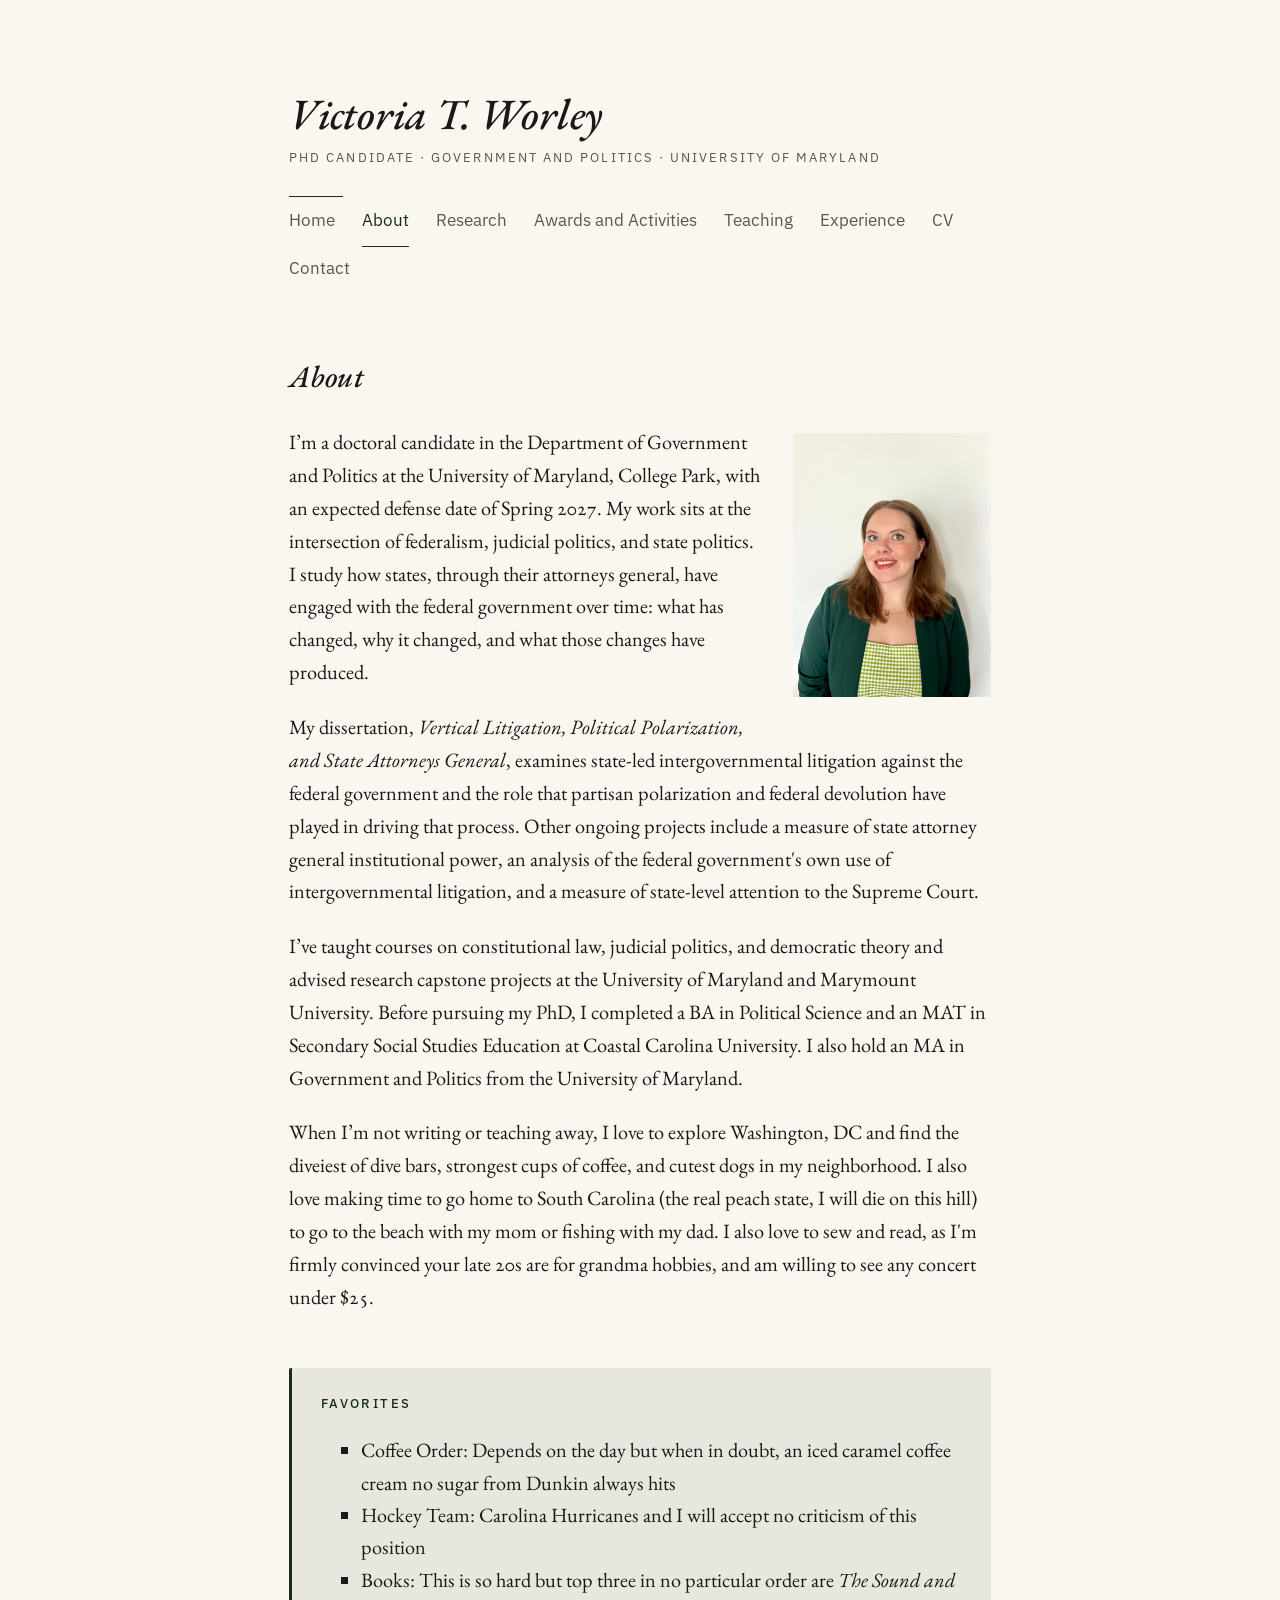
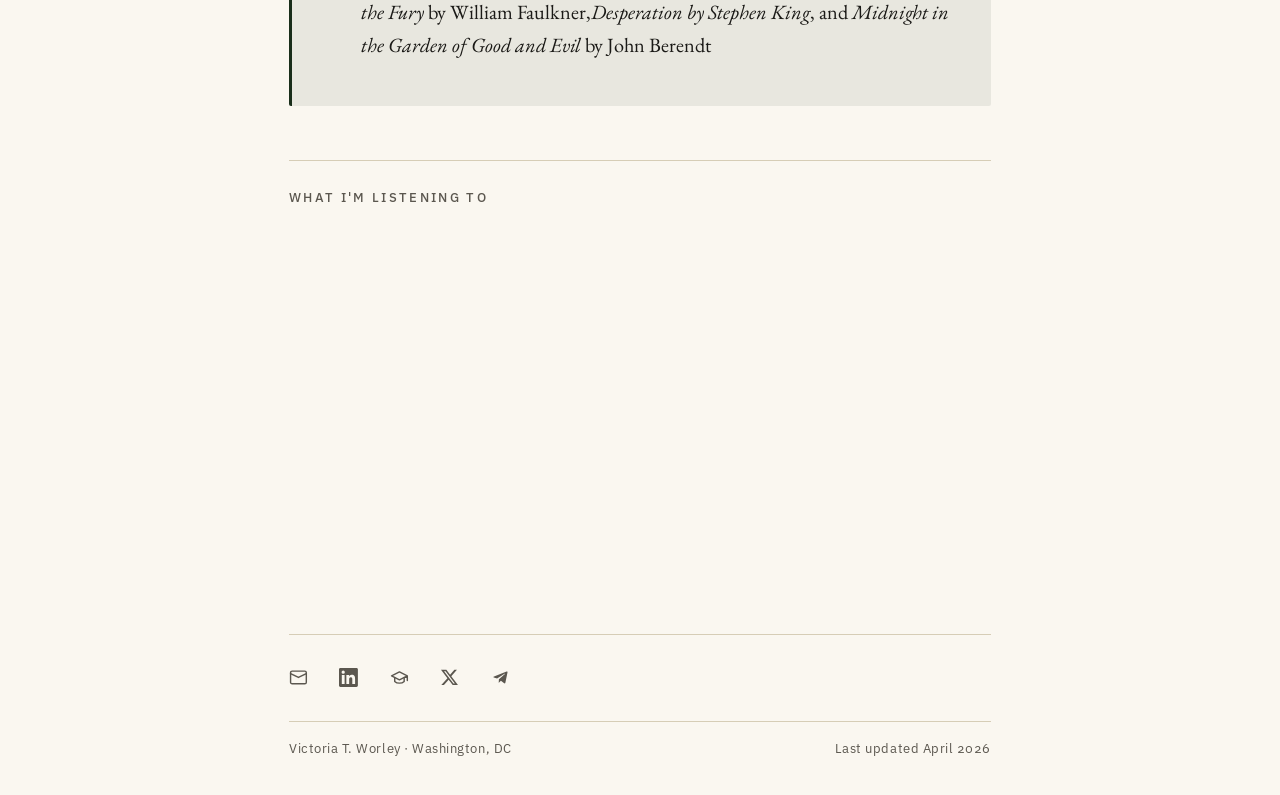
==== about.html @ ed4481cf "Revise favorites and add music section Updated favorites list and added a new section for Spotify pl" ====
<!doctype html>
<html lang="en">
<head>
  <meta charset="utf-8" />
  <meta name="viewport" content="width=device-width, initial-scale=1" />
  <title>About &middot; Victoria T. Worley</title>
  <meta name="description" content="About Victoria T. Worley — PhD candidate in Government and Politics at the University of Maryland." />
  <link rel="icon" type="image/svg+xml" href="assets/favicon.svg" />
  <link rel="preconnect" href="https://fonts.googleapis.com" />
  <link rel="preconnect" href="https://fonts.gstatic.com" crossorigin />
  <link rel="stylesheet" href="https://fonts.googleapis.com/css2?family=EB+Garamond:ital,wght@0,400;0,500;0,600;1,400;1,500&family=IBM+Plex+Sans:wght@400;500&display=swap" />
  <link rel="stylesheet" href="styles.css" />
</head>
<body>
  <div class="page">

    <header class="masthead">
      <p class="name"><a href="index.html">Victoria T. Worley</a></p>
      <p class="subtitle">PhD Candidate &middot; Government and Politics &middot; University of Maryland</p>
      <hr class="rule" aria-hidden="true" />
      <nav class="primary" aria-label="Primary">
        <ul>
          <li><a href="index.html">Home</a></li>
          <li class="has-menu">
            <a href="about.html" aria-current="page">About</a>
            <ul class="submenu">
              <li><a href="about.html#bio">Bio</a></li>
              <li><a href="about.html#elsewhere">Favorites</a></li>
			  <li><a href="about.html#elsewhere">Favorites</a></li>
            </ul>
          </li>
          <li class="has-menu">
            <a href="research.html">Research</a>
            <ul class="submenu">
              <li><a href="research.html#dissertation">Dissertation</a></li>
              <li><a href="research.html#papers">Working Papers</a></li>
              <li><a href="research.html#talks">Conference Presentations</a></li>
              <li><a href="research.html#invited">Invited Talks</a></li>
              <li><a href="research.html#interests">Research Interests</a></li>
            </ul>
          </li>
					 <li class="has-menu">
            <a href="research.html">Awards and Activities</a>
            <ul class="submenu">
              <li><a href="research.html#dissertation">Awards</a></li>
              <li><a href="research.html#papers">Professional Affiliations</a></li>
              <li><a href="research.html#talks">Institutional Service</a></li>
            </ul>
          </li>
          <li class="has-menu">
            <a href="teaching.html">Teaching</a>
            <ul class="submenu">
              <li><a href="teaching.html#instructor">Courses Taught</a></li>
              <li><a href="teaching.html#ta">Student Feedback</a></li>
              <li><a href="teaching.html#prof-dev">Professional Development</a></li>
            </ul>
          </li>
          <li class="has-menu">
            <a href="experience.html">Experience</a>
            <ul class="submenu">
              <li><a href="experience.html#academic">Academic Positions</a></li>
              <li><a href="experience.html#research-exp">Research Experience</a></li>
              <li><a href="experience.html#other">Other Professional Work</a></li>
            </ul>
          </li>
          <li class="has-menu menu-right">
            <a href="cv.html">CV</a>
            <ul class="submenu">
              <li><a href="cv.html#cv-education">Education</a></li>
              <li><a href="cv.html#cv-research">Research</a></li>
              <li><a href="cv.html#cv-teaching">Teaching</a></li>
              <li><a href="cv.html#cv-awards">Awards</a></li>
            </ul>
          </li>
          <li><a href="contact.html">Contact</a></li>
        </ul>
      </nav>
    </header>

    <main>
      <h1 class="page-title">About</h1>

      <section class="intro" id="bio">
        <img class="portrait" src="assets/portrait.jpeg" alt="Portrait of Victoria T. Worley" width="240" height="300" />
        <div class="bio">
          <p>
            I&rsquo;m a doctoral candidate in the Department of Government and Politics at 
			the University of Maryland, College Park, with an expected defense date of Spring
			2027. My work sits at the intersection of federalism, judicial politics, and state
			politics. I study how states, through their attorneys general, have engaged with 
			the federal government over time: what has changed, why it changed, and what those 
			changes have produced.
          </p>
          <p>
			My dissertation, <em>Vertical Litigation, Political Polarization, and State Attorneys
			General</em>, examines state-led intergovernmental litigation against the federal 
			government and the role that partisan polarization and federal devolution have played 
			in driving that process. Other ongoing projects include a measure of state attorney general
			institutional power, an analysis of the federal government's own use of intergovernmental
			litigation, and a measure of state-level attention to the Supreme Court.
          </p>
          <p>
			I&rsquo;ve taught courses on constitutional law, judicial politics, and democratic theory
			and advised research capstone projects at the University of Maryland and Marymount
			University. Before pursuing my PhD, I completed a BA in Political Science and an MAT 
			in Secondary Social Studies Education at Coastal Carolina University. I also hold an 
			MA in Government and Politics from the University of Maryland.
          </p>
          <p>
			When I&rsquo;m not writing or teaching away, I love to explore Washington, DC and find 
			the diveiest of dive bars, strongest cups of coffee, and cutest dogs in my neighborhood. 
			I also love making time to go home to South Carolina (the real peach state, I will die on 
			this hill) to go to the beach with my mom or fishing with my dad. I also love to sew and read,
			as I'm firmly convinced your late 20s are for grandma hobbies, and am willing to see any concert
			under $25.
		</p>
          <p>
        </div>
      </section>

      <section class="currently" aria-labelledby="currently-heading">
        <h2 id="currently-heading">Favorites</h2>
         <ul style="list-style-type:square">
  					<li>Coffee Order: Depends on the day but when in doubt, an iced caramel coffee cream no sugar from Dunkin always hits</li>
  					<li>Hockey Team: Carolina Hurricanes and I will accept no criticism of this position</li>
  					<li>Books: This is so hard but top three in no particular order are <i>The Sound and the Fury</i> by William Faulkner,<i>Desperation by Stephen King</i>, and <i>Midnight in the Garden of Good and Evil</i> by John Berendt</li>
				</ul>
      </section>
    </main>
	  
<section class="section" aria-labelledby="playlist">
 <h2 id="playlist">What I'm Listening To</h2>
<iframe data-testid="embed-iframe" style="border-radius:12px" s
	rc="https://open.spotify.com/embed/playlist/1auVRuyqOjHzT5R0VfglzH?utm_source=generator&theme=0" width="100%" height="352" frameBorder="0" allowfullscreen="" allow="autoplay; clipboard-write; encrypted-media; fullscreen; picture-in-picture" loading="lazy"></iframe>
    
<footer class="colophon">
      <ul class="social-icons" aria-label="Contact and Links">
        <li>
          <a href="mailto:vtworley@umd.edu">
            <svg viewBox="0 0 24 24" fill="none" stroke="currentColor" stroke-width="1.8" stroke-linecap="round" stroke-linejoin="round" aria-hidden="true">
              <rect x="2" y="4" width="20" height="16" rx="2"/>
              <path d="m22 7-10 5L2 7"/>
            </svg>
          </a>
        </li>
        <li>
          <a href="https://www.linkedin.com/in/vtworley/" rel="me">
            <svg viewBox="0 0 24 24" fill="currentColor" aria-hidden="true">
              <path d="M20.447 20.452h-3.554v-5.569c0-1.328-.027-3.037-1.852-3.037-1.853 0-2.136 1.445-2.136 2.939v5.667H9.351V9h3.414v1.561h.046c.477-.9 1.637-1.85 3.37-1.85 3.601 0 4.267 2.37 4.267 5.455v6.286zM5.337 7.433a2.062 2.062 0 0 1-2.063-2.065 2.063 2.063 0 1 1 2.063 2.065zm1.782 13.019H3.555V9h3.564v11.452zM22.225 0H1.771C.792 0 0 .774 0 1.729v20.542C0 23.227.792 24 1.771 24h20.451C23.2 24 24 23.227 24 22.271V1.729C24 .774 23.2 0 22.222 0h.003z"/>
            </svg>
          </a>
        </li>
        <li>
          <a href="https://gvpt.umd.edu/gradprofile/worley/victoria">
            <svg viewBox="0 0 24 24" fill="none" stroke="currentColor" stroke-width="1.8" stroke-linecap="round" stroke-linejoin="round" aria-hidden="true">
              <path d="M22 10v6M2 10l10-5 10 5-10 5z"/>
              <path d="M6 12v5c3 3 9 3 12 0v-5"/>
            </svg>
          </a>
        </li>
        <li>
          <a href="https://x.com/victoriatworley">
            <svg viewBox="0 0 24 24" fill="currentColor" aria-hidden="true">
              <path d="M18.244 2.25h3.308l-7.227 8.26 8.502 11.24H16.17l-5.214-6.817L4.99 21.75H1.68l7.73-8.835L1.254 2.25H8.08l4.713 6.231zm-1.161 17.52h1.833L7.084 4.126H5.117z"/>
            </svg>
          </a>
        </li>
        <li>
          <a href="https://t.me/victoriaworley">
            <svg viewBox="0 0 24 24" fill="currentColor" aria-hidden="true">
              <path d="M9.78 18.65l.28-4.23 7.68-6.92c.34-.31-.07-.46-.52-.19L7.74 13.3 3.64 12c-.88-.25-.89-.86.2-1.3l15.97-6.16c.73-.33 1.43.18 1.15 1.3l-2.72 12.81c-.19.91-.74 1.13-1.5.71L12.6 16.3l-1.99 1.93c-.23.23-.42.42-.83.42z"/>
            </svg>
          </a>
        </li>
      </ul>
      <div class="colophon-credit">
        <span>Victoria T. Worley &middot; Washington, DC</span>
        <span>Last updated April 2026</span>
      </div>
    </footer>


  </div>
</body>
</html>
---- styles.css ----
/* =============================================================
   Victoria T. Worley — personal site
   Plain HTML + CSS, no build step.
   ============================================================= */

/* Tokens ------------------------------------------------------- */
:root {
  --ink:         #1a1916;
  --ink-soft:    #5b574f;
  --paper:       #faf7f0;
  --paper-deep:  #f1ead8;
  --rule:        #d6cdb6;
  --accent:      #192e1a;
  --accent-soft: rgba(25, 46, 26, 0.08);

  --serif: "EB Garamond", "Iowan Old Style", Georgia, serif;
  --sans:  "IBM Plex Sans", -apple-system, BlinkMacSystemFont, "Segoe UI", sans-serif;

  --measure:      42rem;
  --measure-wide: 50rem;
}

/* Base --------------------------------------------------------- */
*, *::before, *::after { box-sizing: border-box; }

html {
  font-size: 18px;
  -webkit-text-size-adjust: 100%;
}

body {
  margin: 0;
  background: var(--paper);
  color: var(--ink);
  font-family: var(--serif);
  font-size: 1.125rem;
  line-height: 1.6;
  font-feature-settings: "onum", "kern", "liga";
  -webkit-font-smoothing: antialiased;
  -moz-osx-font-smoothing: grayscale;
}

::selection {
  background: var(--accent);
  color: var(--paper);
}

img, svg { display: block; max-width: 100%; height: auto; }

a { color: var(--accent); }

/* Layout ------------------------------------------------------- */
.page {
  max-width: var(--measure);
  margin: 0 auto;
  padding: 5rem 1.5rem 2rem;
}

@media (max-width: 600px) {
  html { font-size: 17px; }
  .page { padding: 3rem 1.25rem 2rem; }
}

/* Masthead ----------------------------------------------------- */
.masthead { margin-bottom: 3.5rem; }

.masthead .name {
  font-family: var(--serif);
  font-style: italic;
  font-weight: 500;
  font-size: 2.4rem;
  line-height: 1.1;
  letter-spacing: -0.005em;
  color: var(--ink);
  margin: 0;
}

.masthead .name a {
  color: inherit;
  text-decoration: none;
}

.masthead .subtitle {
  font-family: var(--sans);
  font-size: 0.72rem;
  letter-spacing: 0.16em;
  text-transform: uppercase;
  font-weight: 400;
  color: var(--ink-soft);
  margin: 0.6rem 0 0;
}

.masthead .rule {
  width: 3rem;
  height: 1px;
  background: var(--accent);
  border: 0;
  margin: 1.5rem 0 0.4rem;
}

/* Primary nav -------------------------------------------------- */
nav.primary {
  font-family: var(--sans);
  font-size: 0.92rem;
}

nav.primary ul {
  list-style: none;
  padding: 0;
  margin: 0;
  display: flex;
  flex-wrap: wrap;
  gap: 0.3rem 1.5rem;
}

nav.primary a {
  display: inline-block;
  color: var(--ink-soft);
  text-decoration: none;
  padding: 0.4rem 0 0.8rem;
  line-height: 1.2;
  border-bottom: 1px solid transparent;
  transition: color 140ms ease, border-color 140ms ease;
}

nav.primary a:hover { color: var(--accent); }

nav.primary a[aria-current="page"] {
  color: var(--accent);
  border-bottom-color: var(--accent);
}

/* Dropdown menus on nav items -------------------------------- */
nav.primary li.has-menu { position: relative; }

/* invisible bridge so the cursor can travel into the submenu */
nav.primary li.has-menu::after {
  content: "";
  position: absolute;
  top: 100%;
  left: 0;
  right: 0;
  height: 0.5rem;
}

nav.primary .submenu {
  display: none;
  position: absolute;
  top: calc(100% + 0.5rem);
  left: 0;
  margin: 0;
  padding: 0.4rem 0;
  list-style: none;
  background: var(--paper);
  border: 1px solid var(--rule);
  border-radius: 2px;
  box-shadow: 0 0.7rem 1.6rem -0.4rem rgba(25, 46, 26, 0.18);
  min-width: 14rem;
  z-index: 100;
}

nav.primary li.has-menu:hover .submenu,
nav.primary li.has-menu:focus-within .submenu {
  display: block;
}

nav.primary .submenu > li {
  display: block;
  margin: 0;
}

nav.primary .submenu a {
  display: block;
  padding: 0.5rem 1rem;
  border-bottom: 0;
  border-radius: 0;
  font-size: 0.84rem;
  letter-spacing: 0.01em;
  color: var(--ink);
  white-space: nowrap;
  line-height: 1.3;
}

nav.primary .submenu a:hover {
  background: var(--accent-soft);
  color: var(--accent);
}

/* keep the right-edge submenu (CV) from clipping off-screen */
nav.primary li.has-menu.menu-right .submenu {
  left: auto;
  right: 0;
}

/* Hide dropdowns on small screens — parent link still works */
@media (max-width: 700px) {
  nav.primary .submenu { display: none !important; }
  nav.primary li.has-menu::after { display: none; }
}

/* Intro / homepage hero --------------------------------------- */
.intro { margin-bottom: 1rem; }

.portrait {
  float: right;
  width: 11rem;
  margin: 0.4rem 0 1rem 1.75rem;
}

@media (max-width: 540px) {
  .portrait {
    float: none;
    width: 9rem;
    margin: 0 0 1.5rem;
  }
}

.bio p {
  margin: 0 0 1.05em;
  font-size: 1.13rem;
  line-height: 1.62;
}

.bio p:last-child { margin-bottom: 0; }

.bio em { font-style: italic; }

.bio a,
.elsewhere a,
.colophon-credit a {
  color: var(--ink);
  text-decoration: underline;
  text-decoration-color: var(--rule);
  text-decoration-thickness: 1px;
  text-underline-offset: 3px;
  transition: color 140ms ease, text-decoration-color 140ms ease;
}

.bio a:hover,
.elsewhere a:hover,
.colophon-credit a:hover {
  color: var(--accent);
  text-decoration-color: var(--accent);
}

/* Highlight inline placeholders the author should replace */
.ph {
  background: var(--accent-soft);
  color: var(--ink);
  padding: 0.05em 0.25em;
  border-radius: 1px;
  font-style: italic;
}

/* Generic page sections --------------------------------------- */
.section {
  margin-top: 3rem;
  padding-top: 1.5rem;
  border-top: 1px solid var(--rule);
}

.section > h2 {
  font-family: var(--sans);
  font-size: 0.72rem;
  letter-spacing: 0.18em;
  text-transform: uppercase;
  font-weight: 500;
  color: var(--ink-soft);
  margin: 0 0 1rem;
}

.elsewhere ul {
  list-style: none;
  padding: 0;
  margin: 0;
  display: flex;
  flex-wrap: wrap;
  gap: 0.5rem 1.6rem;
}

.elsewhere a { font-size: 1.02rem; }

/* Page title (inner pages) ------------------------------------ */
.page-title {
  font-family: var(--serif);
  font-style: italic;
  font-weight: 500;
  font-size: 1.7rem;
  line-height: 1.2;
  margin: 0 0 1.75rem;
  color: var(--ink);
}

.page-lede {
  font-style: italic;
  color: var(--ink-soft);
  font-size: 1.05rem;
  max-width: 32rem;
  margin: 0 0 2rem;
}

/* Colophon ----------------------------------------------------- */
.colophon {
  margin-top: 2.5rem;
  padding-top: 1.5rem;
  border-top: 1px solid var(--rule);
}

.social-icons {
  list-style: none;
  margin: 0 0 1.4rem;
  padding: 0;
  display: flex;
  flex-wrap: wrap;
  gap: 0.4rem 1.75rem;
}

.social-icons a {
  display: inline-flex;
  align-items: center;
  gap: 0.5rem;
  color: var(--ink-soft);
  text-decoration: none;
  font-family: var(--sans);
  font-size: 0.86rem;
  letter-spacing: 0.02em;
  padding: 0.35rem 0;
  transition: color 160ms ease;
}

.social-icons a:hover {
  color: var(--accent);
}

.social-icons svg {
  width: 1.05rem;
  height: 1.05rem;
  flex-shrink: 0;
  display: block;
}

.colophon-credit {
  font-family: var(--sans);
  font-size: 0.74rem;
  letter-spacing: 0.04em;
  color: var(--ink-soft);
  display: flex;
  justify-content: space-between;
  flex-wrap: wrap;
  gap: 0.4rem 2rem;
  padding-top: 0.85rem;
  border-top: 1px solid var(--rule);
}

/* Focus -------------------------------------------------------- */
:focus-visible {
  outline: 2px solid var(--accent);
  outline-offset: 3px;
  border-radius: 1px;
}

/* Inner-page section bodies ----------------------------------- */
.section p {
  margin: 0 0 0.7em;
  font-size: 1.06rem;
  line-height: 1.55;
}

.section ul.plain {
  list-style: none;
  padding: 0;
  margin: 0 0 0.5rem;
}

.section ul.plain > li {
  margin: 0 0 0.55rem;
  font-size: 1.03rem;
  line-height: 1.5;
  padding-left: 1rem;
  text-indent: -1rem;
}

.section ul.plain > li::before {
  content: "—";
  color: var(--accent);
  margin-right: 0.55rem;
  font-style: normal;
}

.section .meta {
  display: block;
  font-family: var(--sans);
  font-size: 0.78rem;
  letter-spacing: 0.04em;
  color: var(--ink-soft);
  margin-top: 0.15rem;
}

/* CV layout ---------------------------------------------------- */
.cv-section { margin-top: 2.5rem; }
.cv-section:first-of-type { margin-top: 1rem; }

.cv-section > h2 {
  font-family: var(--sans);
  font-size: 0.74rem;
  letter-spacing: 0.18em;
  text-transform: uppercase;
  font-weight: 500;
  color: var(--ink-soft);
  margin: 0 0 1rem;
  padding-bottom: 0.5rem;
  border-bottom: 1px solid var(--rule);
}

.cv-block + .cv-block { margin-top: 1.4rem; }

.cv-institution {
  display: flex;
  justify-content: space-between;
  align-items: baseline;
  flex-wrap: wrap;
  gap: 0.25rem 1rem;
  margin: 0 0 0.5rem;
  font-size: 1.08rem;
  font-weight: 500;
}

.cv-institution-place {
  font-style: italic;
  font-weight: 400;
  font-size: 0.95rem;
  color: var(--ink-soft);
}

.cv-list {
  list-style: none;
  padding: 0;
  margin: 0;
}

.cv-list > li {
  display: flex;
  justify-content: space-between;
  align-items: baseline;
  gap: 0.5rem 1.5rem;
  padding: 0.4rem 0;
  flex-wrap: wrap;
}

.cv-content { flex: 1 1 60%; min-width: 0; }
.cv-content > * { margin: 0; }
.cv-content > * + * { margin-top: 0.2rem; }

.cv-title {
  font-size: 1.05rem;
  font-style: italic;
}

.cv-detail {
  font-size: 0.93rem;
  color: var(--ink-soft);
  line-height: 1.5;
  font-style: normal;
}

.cv-detail em { font-style: italic; }

.cv-when {
  font-family: var(--sans);
  font-size: 0.78rem;
  letter-spacing: 0.04em;
  color: var(--ink-soft);
  white-space: nowrap;
  flex-shrink: 0;
  text-align: right;
}

/* Wide page (home, experience) -------------------------------- */
.page--wide { max-width: var(--measure-wide); }

/* Buttons ----------------------------------------------------- */
.btn {
  display: inline-block;
  font-family: var(--sans);
  font-size: 0.85rem;
  font-weight: 500;
  letter-spacing: 0.04em;
  padding: 0.7rem 1.3rem;
  text-decoration: none;
  border-radius: 1px;
  border: 1px solid transparent;
  transition: background 160ms ease, color 160ms ease, transform 160ms ease, box-shadow 160ms ease;
  cursor: pointer;
}

.btn-primary {
  background: var(--accent);
  color: var(--paper);
}

.btn-primary:hover {
  background: #2d4a30;
  transform: translateY(-1px);
  box-shadow: 0 0.5rem 1rem -0.4rem rgba(25, 46, 26, 0.35);
}

.btn-secondary {
  background: transparent;
  color: var(--accent);
  border-color: var(--accent);
}

.btn-secondary:hover {
  background: var(--accent-soft);
  transform: translateY(-1px);
}

/* Tag pills --------------------------------------------------- */
.tags {
  display: flex;
  flex-wrap: wrap;
  gap: 0.5rem 0.55rem;
  margin: 0;
  padding: 0;
  list-style: none;
}

.tags > li {
  font-family: var(--sans);
  font-size: 0.78rem;
  letter-spacing: 0.02em;
  background: var(--accent-soft);
  color: var(--accent);
  padding: 0.32rem 0.78rem;
  border-radius: 999px;
  white-space: nowrap;
}

/* Hero block (homepage) --------------------------------------- */
.hero {
  display: grid;
  grid-template-columns: 1fr 14rem;
  gap: 3.5rem;
  align-items: center;
  margin: 0 0 3rem;
}

@media (max-width: 640px) {
  .hero {
    grid-template-columns: 1fr;
    gap: 2rem;
    text-align: left;
  }
}

.hero-portrait {
  width: 14rem;
  aspect-ratio: 4 / 5;
  overflow: hidden;
  border-radius: 2px;
  box-shadow: 0 1.5rem 3rem -1rem rgba(25, 46, 26, 0.18);
  background: var(--paper-deep);
}

@media (max-width: 640px) {
  .hero-portrait {
    width: 11rem;
    margin: 0;
  }
}

.hero-portrait img,
.hero-portrait svg {
  width: 100%;
  height: 100%;
  object-fit: cover;
  display: block;
}

.hero-statement {
  font-family: var(--serif);
  font-style: italic;
  font-size: 1.5rem;
  line-height: 1.35;
  color: var(--ink);
  margin: 0 0 1.5rem;
  font-weight: 400;
}

.hero-cta {
  display: flex;
  gap: 0.7rem;
  margin-top: 1.75rem;
  flex-wrap: wrap;
}

/* Currently / status block ----------------------------------- */
.currently {
  background: var(--accent-soft);
  padding: 1.4rem 1.6rem;
  border-radius: 2px;
  border-left: 3px solid var(--accent);
  margin: 3rem 0 0;
}

.currently h2 {
  font-family: var(--sans);
  font-size: 0.74rem;
  letter-spacing: 0.18em;
  text-transform: uppercase;
  font-weight: 500;
  color: var(--accent);
  margin: 0 0 0.6rem;
}

.currently p {
  margin: 0;
  font-size: 1.04rem;
  line-height: 1.55;
  color: var(--ink);
}

.currently a {
  color: var(--accent);
  text-decoration: underline;
  text-decoration-color: rgba(25, 46, 26, 0.3);
  text-underline-offset: 3px;
}

.currently a:hover { text-decoration-color: var(--accent); }

/* Teaching Cards (Teaching) -------------------------------- */
.card-t-list {
  list-style: none;
  margin: 0;
  padding: 0;
  display: flex;
  flex-direction: column;
  gap: 0.7rem;
}

.card-t {
  background: rgba(25, 46, 26, 0.08);
  border-left: 3px solid var(--accent);
  border-radius: 1px;
  padding: 1rem 1.25rem;
  transition: transform 200ms ease, box-shadow 200ms ease;
}

.card-t-columns {
  display: grid;
  grid-template-columns: minmax(0, 1fr) minmax(0, 1fr);
  gap: 1.5rem;
  align-items: start;
}

@media (max-width: 640px) {
  .card-t-columns { grid-template-columns: 1fr; }
}

.card-t:hover {
  transform: translateY(-1px);
  box-shadow: 0 0.6rem 1.5rem -0.5rem rgba(25, 46, 26, 0.12);
}

.card-t-title {
  font-family: var(--serif);
  font-weight: 500;
  font-size: 1.06rem;
  line-height: 1.4;
  margin: 0;
  color: var(--ink);
}

.card-t-meta {
  display: block;
  font-family: var(--sans);
  font-size: 0.78rem;
  letter-spacing: 0.04em;
  color: var(--ink-soft);
  margin-top: 0.4rem;
}


/* Cards (publications, talks) -------------------------------- */
.card-list {
  list-style: none;
  margin: 0;
  padding: 0;
  display: flex;
  flex-direction: column;
  gap: 0.7rem;
}

.card {
  background: rgba(255, 255, 255, 0.5);
  border-left: 3px solid var(--accent);
  border-radius: 1px;
  padding: 1rem 1.25rem;
  transition: transform 200ms ease, box-shadow 200ms ease;
}

.card:hover {
  transform: translateY(-1px);
  box-shadow: 0 0.6rem 1.5rem -0.5rem rgba(25, 46, 26, 0.12);
}

.card-title {
  font-family: var(--serif);
  font-style: italic;
  font-weight: 500;
  font-size: 1.06rem;
  line-height: 1.4;
  margin: 0;
  color: var(--ink);
}

.card-meta {
  display: block;
  font-family: var(--sans);
  font-size: 0.78rem;
  letter-spacing: 0.04em;
  color: var(--ink-soft);
  margin-top: 0.4rem;
}

/* Timeline (experience page) --------------------------------- */
.timeline {
  list-style: none;
  margin: 0;
  padding: 0;
}

.timeline > li {
  display: grid;
  grid-template-columns: 9rem 1fr;
  gap: 2rem;
  padding: 1.4rem 0;
  border-top: 1px solid var(--rule);
  align-items: baseline;
}

.timeline > li:first-child { border-top: 0; padding-top: 0; }

.timeline-when {
  font-family: var(--sans);
  font-size: 0.8rem;
  letter-spacing: 0.04em;
  color: var(--ink-soft);
  white-space: nowrap;
}

.timeline-content > * { margin: 0; }
.timeline-content > * + * { margin-top: 0.4rem; }

.timeline-role {
  font-family: var(--serif);
  font-style: italic;
  font-size: 1.12rem;
  font-weight: 500;
  color: var(--ink);
}

.timeline-org {
  font-family: var(--sans);
  font-size: 0.92rem;
  color: var(--ink-soft);
}

.timeline-detail {
  font-size: 1rem;
  line-height: 1.55;
  color: var(--ink);
}

@media (max-width: 640px) {
  .timeline > li {
    grid-template-columns: 1fr;
    gap: 0.4rem;
  }
}

/* Contact rows ------------------------------------------------ */
.contact-row {
  display: grid;
  grid-template-columns: 8rem 1fr;
  gap: 1.5rem;
  padding: 1.1rem 0;
  border-top: 1px solid var(--rule);
  align-items: start;
}

.contact-row:first-of-type { border-top: 0; padding-top: 0.5rem; }

.contact-label {
  font-family: var(--sans);
  font-size: 0.74rem;
  letter-spacing: 0.16em;
  text-transform: uppercase;
  font-weight: 500;
  color: var(--ink-soft);
  padding-top: 0.2rem;
}

.contact-value {
  font-size: 1.06rem;
  line-height: 1.55;
}

.contact-value .meta {
  display: block;
  font-family: var(--sans);
  font-size: 0.85rem;
  color: var(--ink-soft);
  margin-top: 0.35rem;
  letter-spacing: 0;
  text-transform: none;
  font-weight: 400;
}

@media (max-width: 640px) {
  .contact-row {
    grid-template-columns: 1fr;
    gap: 0.4rem;
  }
}

/* Print -------------------------------------------------------- */
@media print {
  body { background: white; color: black; }
  .colophon, nav.primary, .masthead .rule, .hero-cta, .currently { display: none; }
  a { color: black; }
  .page { padding: 0; max-width: none; }
  .cv-section > h2 { border-bottom-color: black; }
  .section ul.plain > li::before { color: black; }
  .card { border-left-color: black; box-shadow: none; }
}
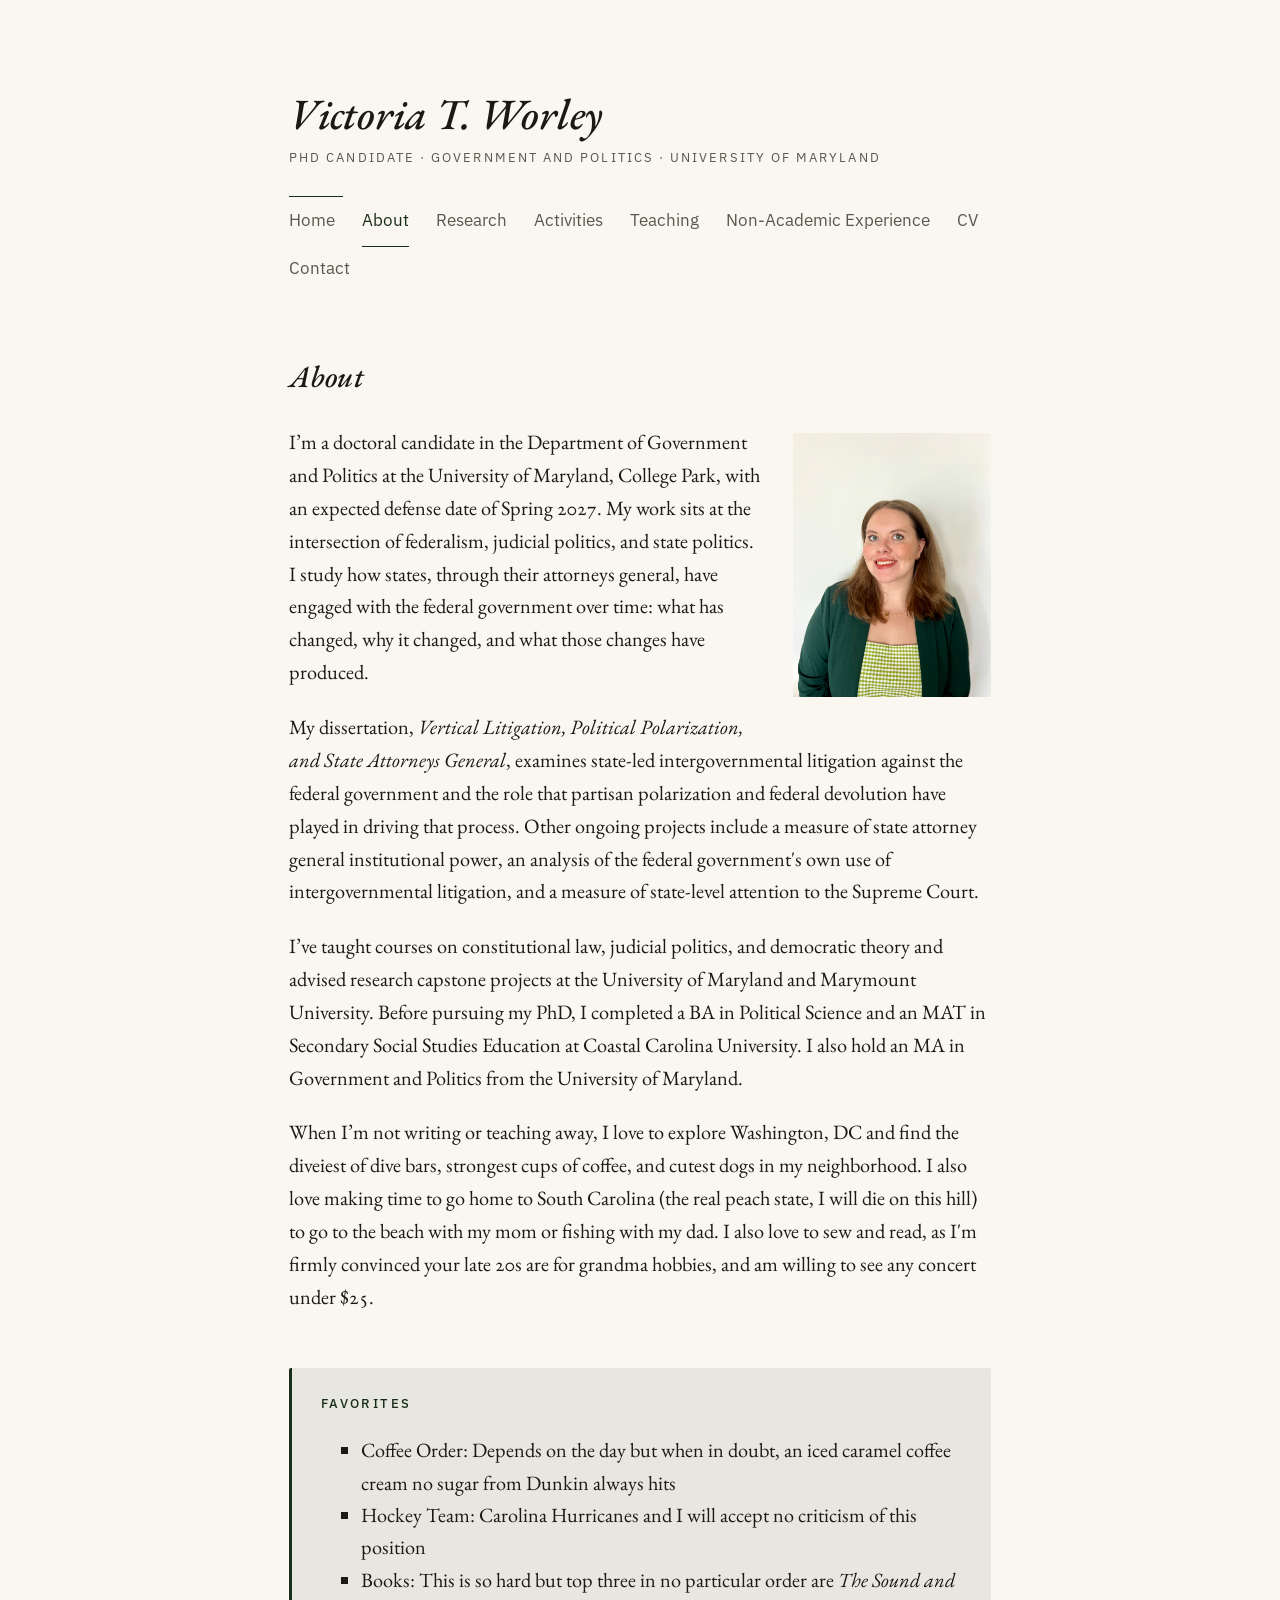
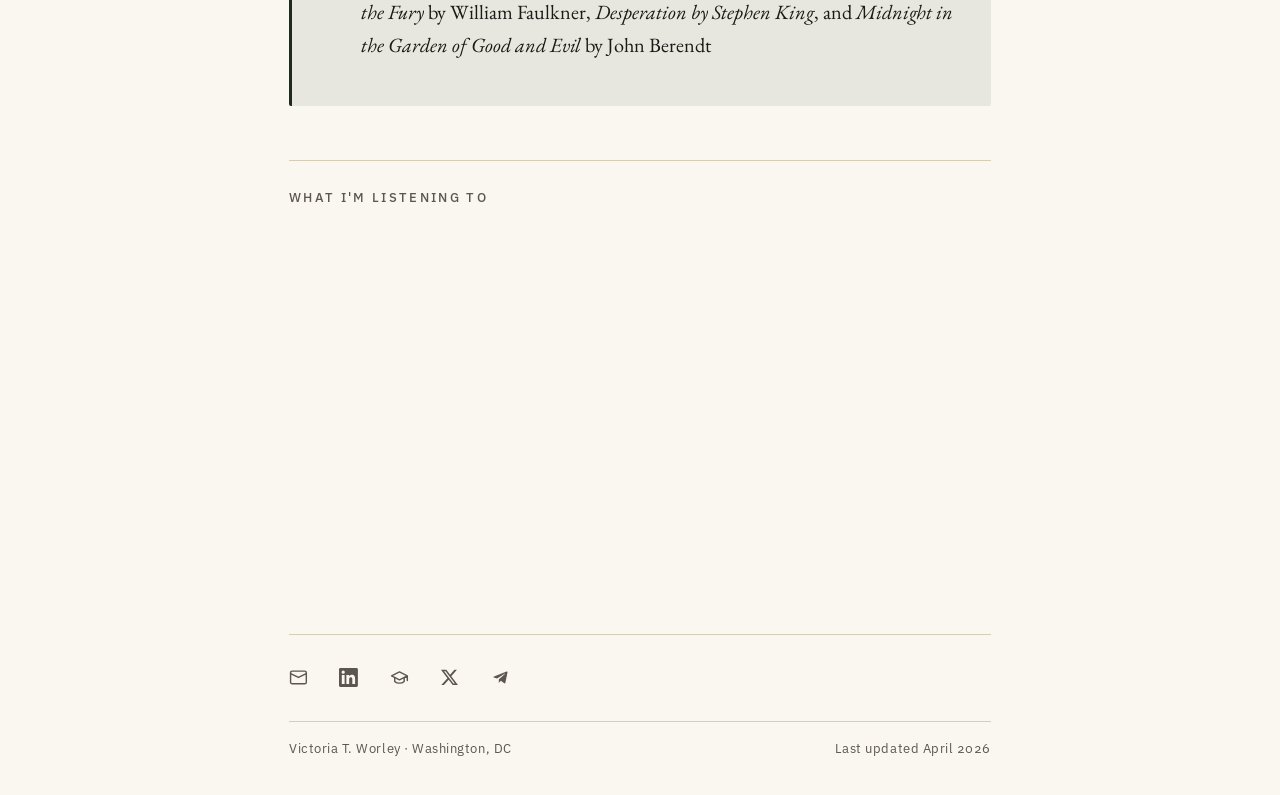
==== commit dedfd515: "Update links and text in about.html" ====
--- a/about.html
+++ b/about.html
@@ -26,7 +26,7 @@
             <ul class="submenu">
               <li><a href="about.html#bio">Bio</a></li>
               <li><a href="about.html#elsewhere">Favorites</a></li>
-			  <li><a href="about.html#elsewhere">Favorites</a></li>
+			  <li><a href="about.html#elsewhere">What I'm Listening To</a></li>
             </ul>
           </li>
           <li class="has-menu">
@@ -40,7 +40,7 @@
             </ul>
           </li>
 					 <li class="has-menu">
-            <a href="research.html">Awards and Activities</a>
+            <a href="research.html">Activities</a>
             <ul class="submenu">
               <li><a href="research.html#dissertation">Awards</a></li>
               <li><a href="research.html#papers">Professional Affiliations</a></li>
@@ -56,12 +56,7 @@
             </ul>
           </li>
           <li class="has-menu">
-            <a href="experience.html">Experience</a>
-            <ul class="submenu">
-              <li><a href="experience.html#academic">Academic Positions</a></li>
-              <li><a href="experience.html#research-exp">Research Experience</a></li>
-              <li><a href="experience.html#other">Other Professional Work</a></li>
-            </ul>
+            <a href="experience.html">Non-Academic Experience</a>
           </li>
           <li class="has-menu menu-right">
             <a href="cv.html">CV</a>
@@ -123,16 +118,16 @@
          <ul style="list-style-type:square">
   					<li>Coffee Order: Depends on the day but when in doubt, an iced caramel coffee cream no sugar from Dunkin always hits</li>
   					<li>Hockey Team: Carolina Hurricanes and I will accept no criticism of this position</li>
-  					<li>Books: This is so hard but top three in no particular order are <i>The Sound and the Fury</i> by William Faulkner,<i>Desperation by Stephen King</i>, and <i>Midnight in the Garden of Good and Evil</i> by John Berendt</li>
+  					<li>Books: This is so hard but top three in no particular order are <i>The Sound and the Fury</i> by William Faulkner, <i>Desperation by Stephen King</i>, and <i>Midnight in the Garden of Good and Evil</i> by John Berendt</li>
 				</ul>
       </section>
-    </main>
+  
 	  
-<section class="section" aria-labelledby="playlist">
- <h2 id="playlist">What I'm Listening To</h2>
-<iframe data-testid="embed-iframe" style="border-radius:12px" s
-	rc="https://open.spotify.com/embed/playlist/1auVRuyqOjHzT5R0VfglzH?utm_source=generator&theme=0" width="100%" height="352" frameBorder="0" allowfullscreen="" allow="autoplay; clipboard-write; encrypted-media; fullscreen; picture-in-picture" loading="lazy"></iframe>
-    
+	<section class="section" aria-labelledby="playlist">
+ 		<h2 id="playlist">What I'm Listening To</h2>
+		<iframe data-testid="embed-iframe" style="border-radius:12px" src="https://open.spotify.com/embed/playlist/1auVRuyqOjHzT5R0VfglzH?utm_source=generator&theme=0" width="100%" height="352" frameBorder="0" allowfullscreen="" allow="autoplay; clipboard-write; encrypted-media; fullscreen; picture-in-picture" loading="lazy"></iframe>
+  </main>
+	  
 <footer class="colophon">
       <ul class="social-icons" aria-label="Contact and Links">
         <li>
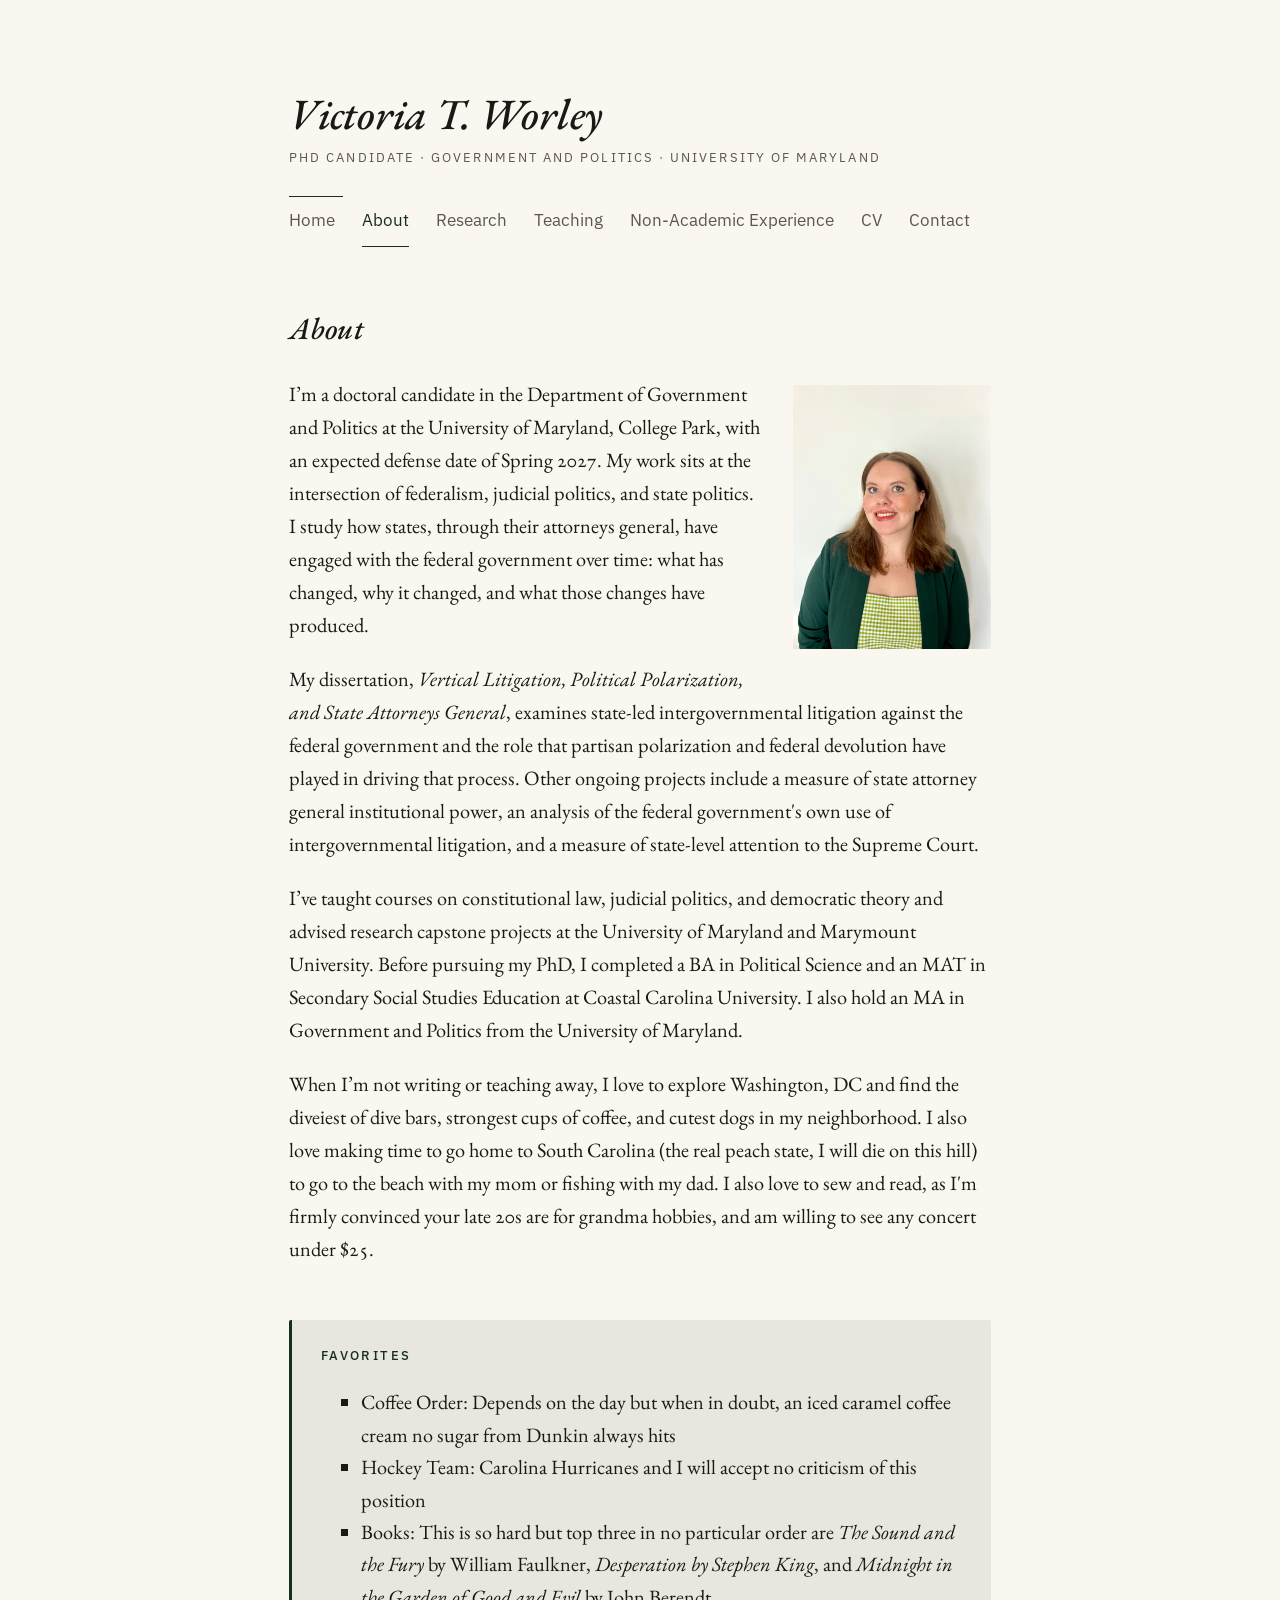
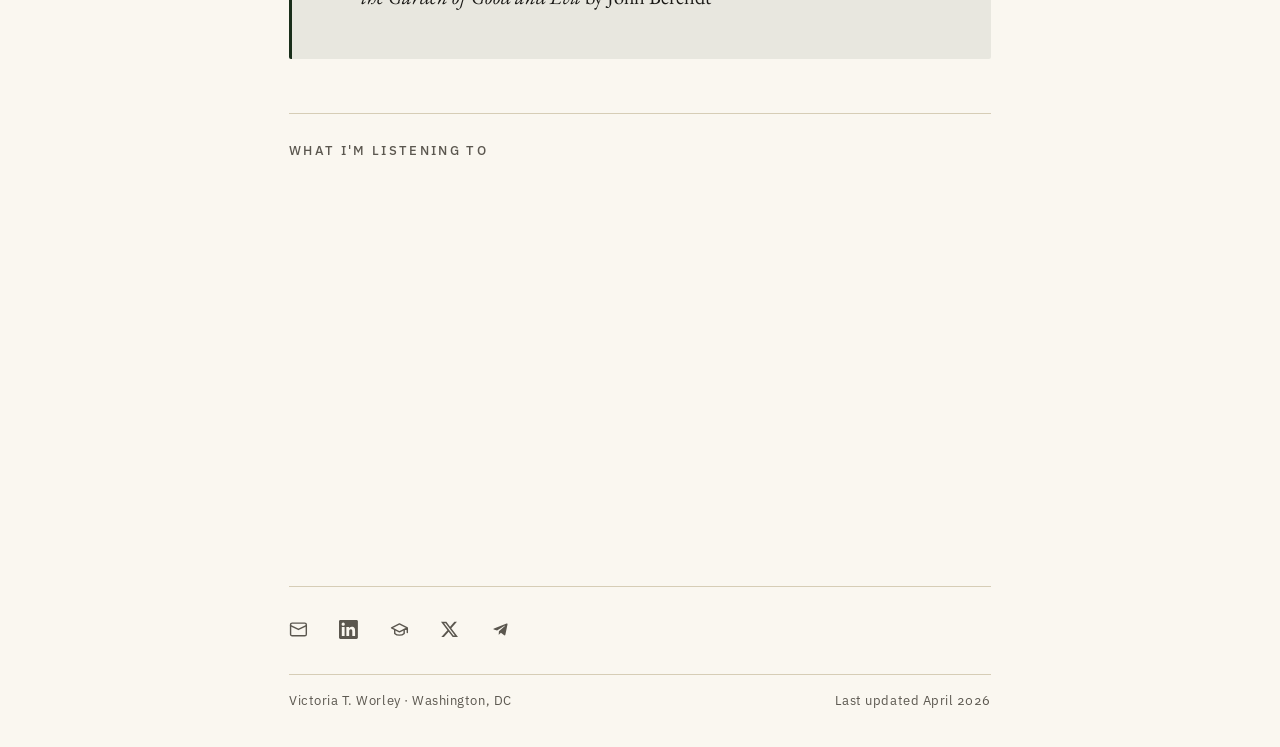
==== commit 94829d67: "Remove Activities section from about.html" ====
--- a/about.html
+++ b/about.html
@@ -37,14 +37,6 @@
               <li><a href="research.html#talks">Conference Presentations</a></li>
               <li><a href="research.html#invited">Invited Talks</a></li>
               <li><a href="research.html#interests">Research Interests</a></li>
-            </ul>
-          </li>
-					 <li class="has-menu">
-            <a href="research.html">Activities</a>
-            <ul class="submenu">
-              <li><a href="research.html#dissertation">Awards</a></li>
-              <li><a href="research.html#papers">Professional Affiliations</a></li>
-              <li><a href="research.html#talks">Institutional Service</a></li>
             </ul>
           </li>
           <li class="has-menu">
--- a/styles.css
+++ b/styles.css
@@ -247,7 +247,7 @@
 .ph {
   background: var(--accent-soft);
   color: var(--ink);
-  padding: 0.05em 0.25em;
+  padding: 0.1em 0.1em;
   border-radius: 1px;
   font-style: italic;
 }
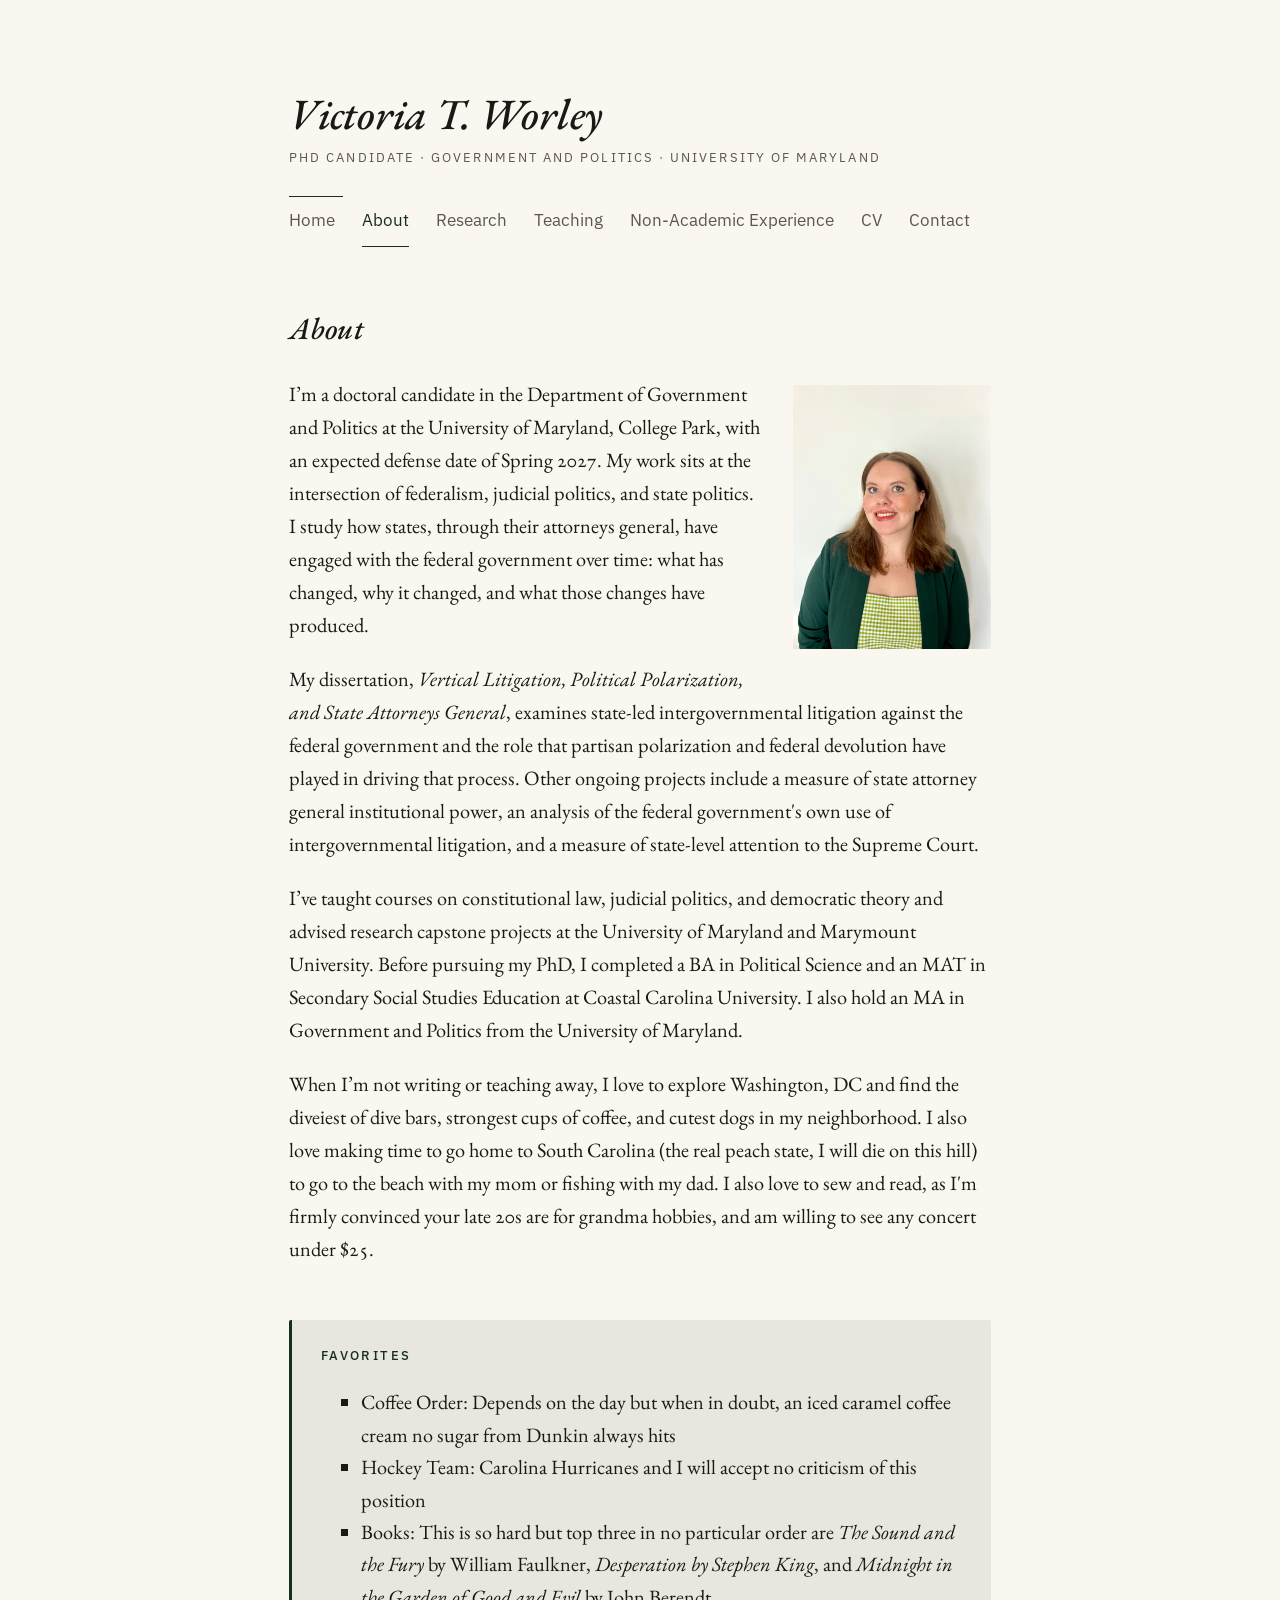
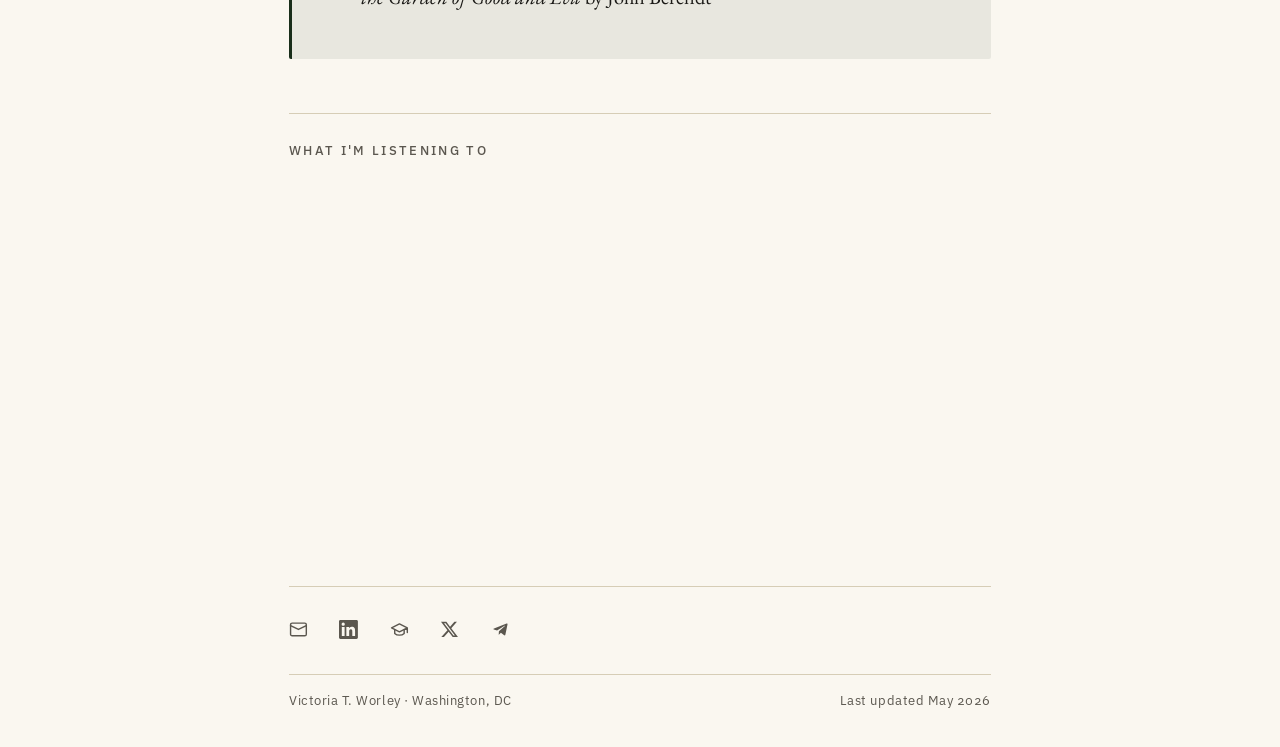
==== commit fb8188c8: "Update links and last updated date in about.html" ====
--- a/about.html
+++ b/about.html
@@ -15,12 +15,12 @@
   <div class="page">
 
     <header class="masthead">
-      <p class="name"><a href="index.html">Victoria T. Worley</a></p>
+      <p class="name"><a href="home.html">Victoria T. Worley</a></p>
       <p class="subtitle">PhD Candidate &middot; Government and Politics &middot; University of Maryland</p>
       <hr class="rule" aria-hidden="true" />
       <nav class="primary" aria-label="Primary">
         <ul>
-          <li><a href="index.html">Home</a></li>
+          <li><a href="home.html">Home</a></li>
           <li class="has-menu">
             <a href="about.html" aria-current="page">About</a>
             <ul class="submenu">
@@ -162,7 +162,7 @@
       </ul>
       <div class="colophon-credit">
         <span>Victoria T. Worley &middot; Washington, DC</span>
-        <span>Last updated April 2026</span>
+        <span>Last updated May 2026</span>
       </div>
     </footer>
 
--- a/styles.css
+++ b/styles.css
@@ -724,6 +724,211 @@
   margin-top: 0.4rem;
 }
 
+/* ==========================================================
+     TIMELINE — Combined spine + alternating cards
+     ========================================================== */
+
+ .tl {
+    position: relative;
+    padding: 0.5rem 0 1rem;
+  }
+ 
+  /* Central spine */
+  .tl::before {
+    content: '';
+    position: absolute;
+    left: 50%;
+    top: 0;
+    bottom: 0;
+    width: 1px;
+    background: linear-gradient(
+      to bottom,
+      var(--accent) 0%,
+      var(--rule) 30%,
+      var(--rule) 100%
+    );
+    transform: translateX(-50%);
+  }
+ 
+  /* ── Each item ── */
+  .tl-item {
+    position: relative;
+    width: 50%;
+    padding-bottom: 2.8rem;
+  }
+ 
+  .tl-item:last-child { padding-bottom: 0; }
+ 
+  /* Odd = left side */
+  .tl-item:nth-child(odd) {
+    left: 0;
+    padding-right: 2.8rem;
+    text-align: right;
+  }
+ 
+  /* Even = right side */
+  .tl-item:nth-child(even) {
+    left: 50%;
+    padding-left: 2.8rem;
+    text-align: left;
+  }
+ 
+  /* ── Dots on spine ── */
+  .tl-item::before {
+    content: '';
+    position: absolute;
+    top: 1.1rem;
+    width: 11px;
+    height: 11px;
+    border-radius: 50%;
+    z-index: 2;
+  }
+ 
+  .tl-item:nth-child(odd)::before { right: -6px; }
+  .tl-item:nth-child(even)::before { left: -6px; }
+ 
+  /* Filled dot = current role */
+  .tl-item.current::before {
+    background: var(--accent);
+    box-shadow: 0 0 0 3px rgba(25, 46, 26, 0.1);
+  }
+ 
+  /* Hollow dot = past role */
+  .tl-item.past::before {
+    background: var(--paper);
+    border: 2px solid var(--rule);
+  }
+ 
+  /* ── Connector whisker ── */
+  .tl-item::after {
+    content: '';
+    position: absolute;
+    top: calc(1.1rem + 5px);
+    width: 1.8rem;
+    height: 1px;
+    background: var(--rule);
+  }
+ 
+  .tl-item:nth-child(odd)::after { right: 5px; }
+  .tl-item:nth-child(even)::after { left: 5px; }
+ 
+  /* ── Card ── */
+  .tl-card {
+    background: rgba(255, 255, 255, 0.5);
+    border: 1px solid var(--rule);
+    border-radius: 2px;
+    padding: 1.1rem 1.3rem;
+    transition: transform 200ms ease, box-shadow 200ms ease;
+  }
+ 
+  .tl-card:hover {
+    transform: translateY(-1px);
+    box-shadow: 0 0.6rem 1.5rem -0.5rem rgba(25, 46, 26, 0.12);
+  }
+ 
+  /* ── Card innards ── */
+  .tl-when {
+    font-family: var(--sans);
+    font-size: 0.78rem;
+    letter-spacing: 0.04em;
+    color: var(--ink-soft);
+    margin-bottom: 0.3rem;
+  }
+ 
+  .tl-role {
+    font-family: var(--serif);
+    font-style: italic;
+    font-weight: 500;
+    font-size: 1.12rem;
+    line-height: 1.35;
+    color: var(--ink);
+    margin-bottom: 0.15rem;
+  }
+ 
+  .tl-org {
+    font-family: var(--sans);
+    font-size: 0.92rem;
+    color: var(--ink-soft);
+    margin-bottom: 0.55rem;
+  }
+ 
+  .tl-detail {
+    font-size: 1rem;
+    line-height: 1.55;
+    color: var(--ink);
+    margin-bottom: 0.65rem;
+  }
+ 
+  /* ── Skill tags (pill style from .tags) ── */
+  .tl-tags {
+    display: flex;
+    flex-wrap: wrap;
+    gap: 0.4rem 0.45rem;
+    margin: 0;
+    padding: 0;
+    list-style: none;
+  }
+ 
+  .tl-item:nth-child(odd) .tl-tags {
+    justify-content: flex-end;
+  }
+ 
+  .tl-tag {
+    font-family: var(--sans);
+    font-size: 0.74rem;
+    letter-spacing: 0.02em;
+    background: var(--accent-soft);
+    color: var(--accent);
+    padding: 0.25rem 0.65rem;
+    border-radius: 999px;
+    white-space: nowrap;
+  }
+ 
+  /* ── Mobile: collapse to left rail ── */
+  @media (max-width: 640px) {
+    .tl::before { left: 0.7rem; }
+ 
+    .tl-item,
+    .tl-item:nth-child(odd),
+    .tl-item:nth-child(even) {
+      width: 100%;
+      left: 0;
+      text-align: left;
+      padding-left: 2.8rem;
+      padding-right: 0;
+    }
+ 
+    .tl-item::before,
+    .tl-item:nth-child(odd)::before,
+    .tl-item:nth-child(even)::before {
+      left: 2px;
+      right: auto;
+    }
+ 
+    .tl-item::after,
+    .tl-item:nth-child(odd)::after,
+    .tl-item:nth-child(even)::after {
+      left: 10px;
+      right: auto;
+    }
+ 
+    .tl-item:nth-child(odd) .tl-tags {
+      justify-content: flex-start;
+    }
+  }
+ 
+  /* ── Print ── */
+  @media print {
+    body { background: white; color: black; }
+    .tl::before, .tl-item::before, .tl-item::after { display: none; }
+    .tl-item, .tl-item:nth-child(odd), .tl-item:nth-child(even) {
+      width: 100%; left: 0; text-align: left;
+      padding: 0 0 1rem; border-top: 1px solid #ccc;
+    }
+    .tl-card { background: none; border: none; box-shadow: none; padding: 0.5rem 0; }
+    .tl-tag { background: none; border: 1px solid #ccc; }
+  }
+
 /* Timeline (experience page) --------------------------------- */
 .timeline {
   list-style: none;
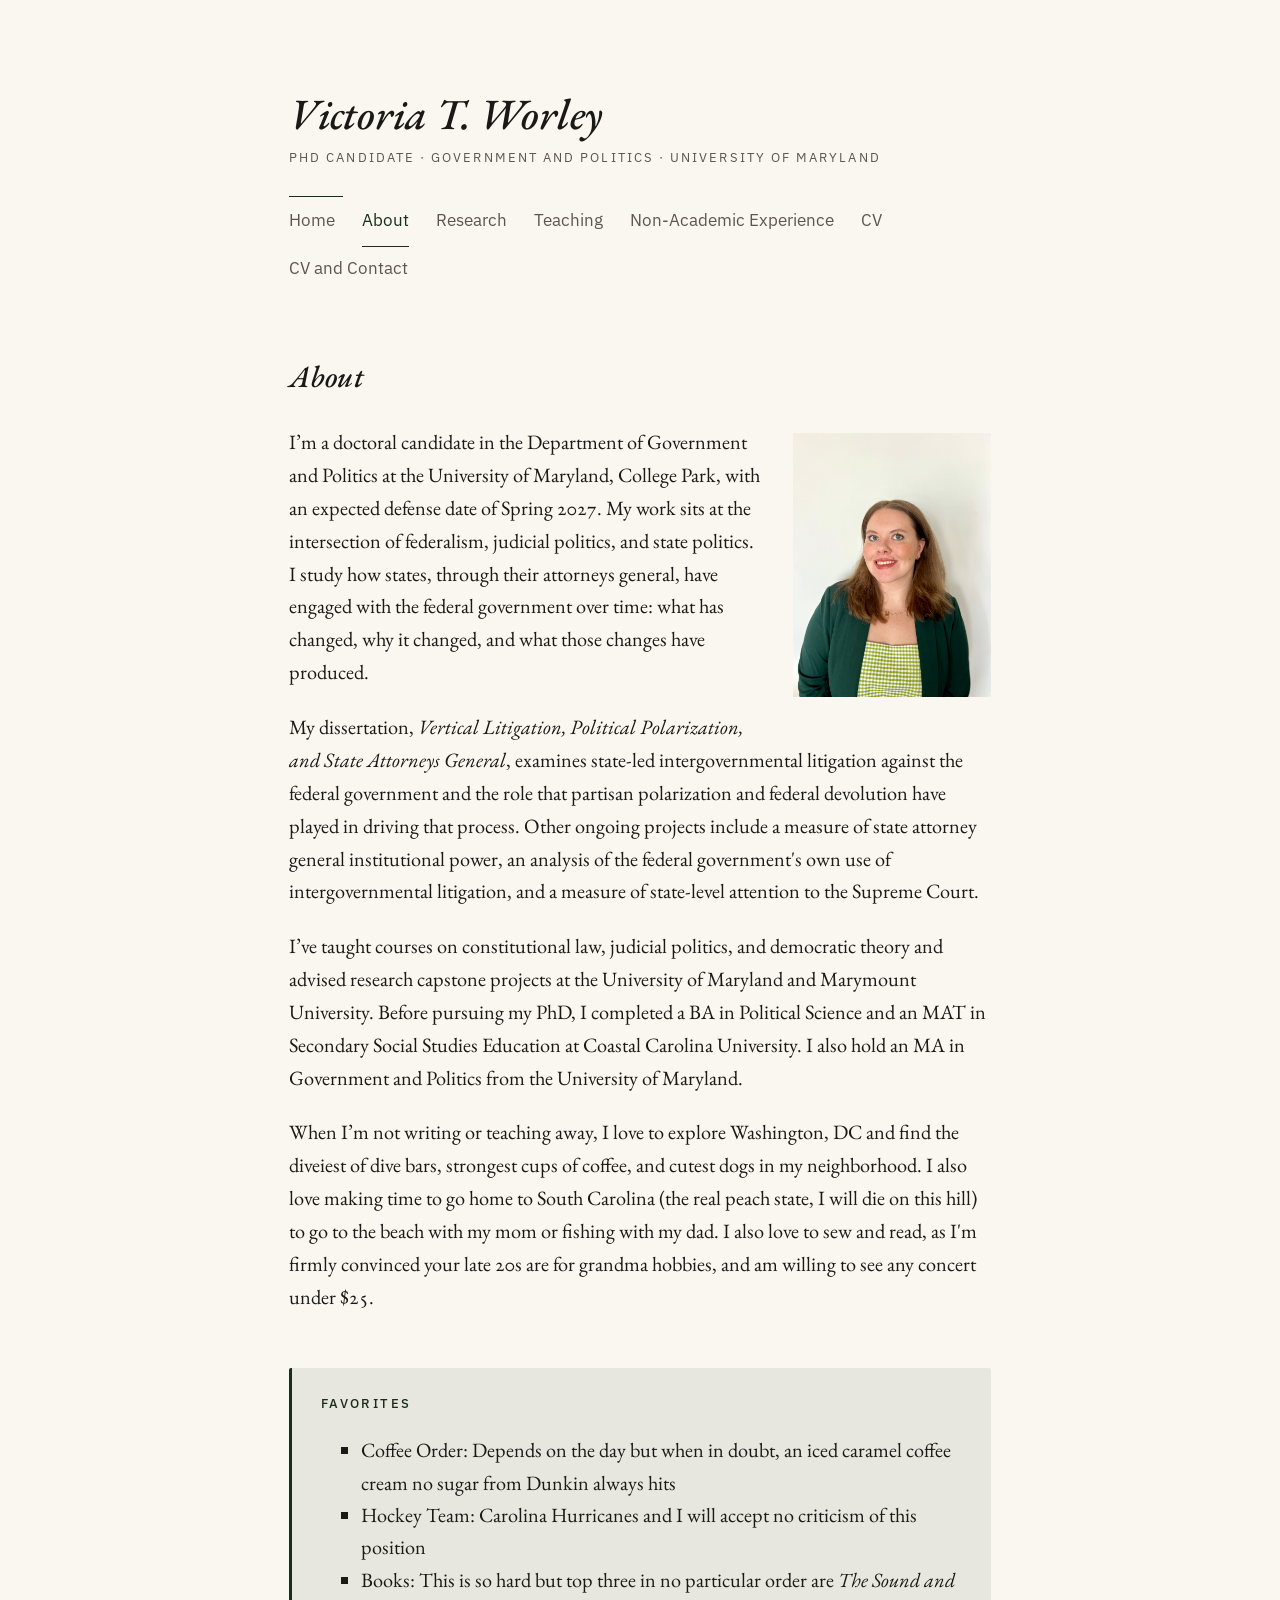
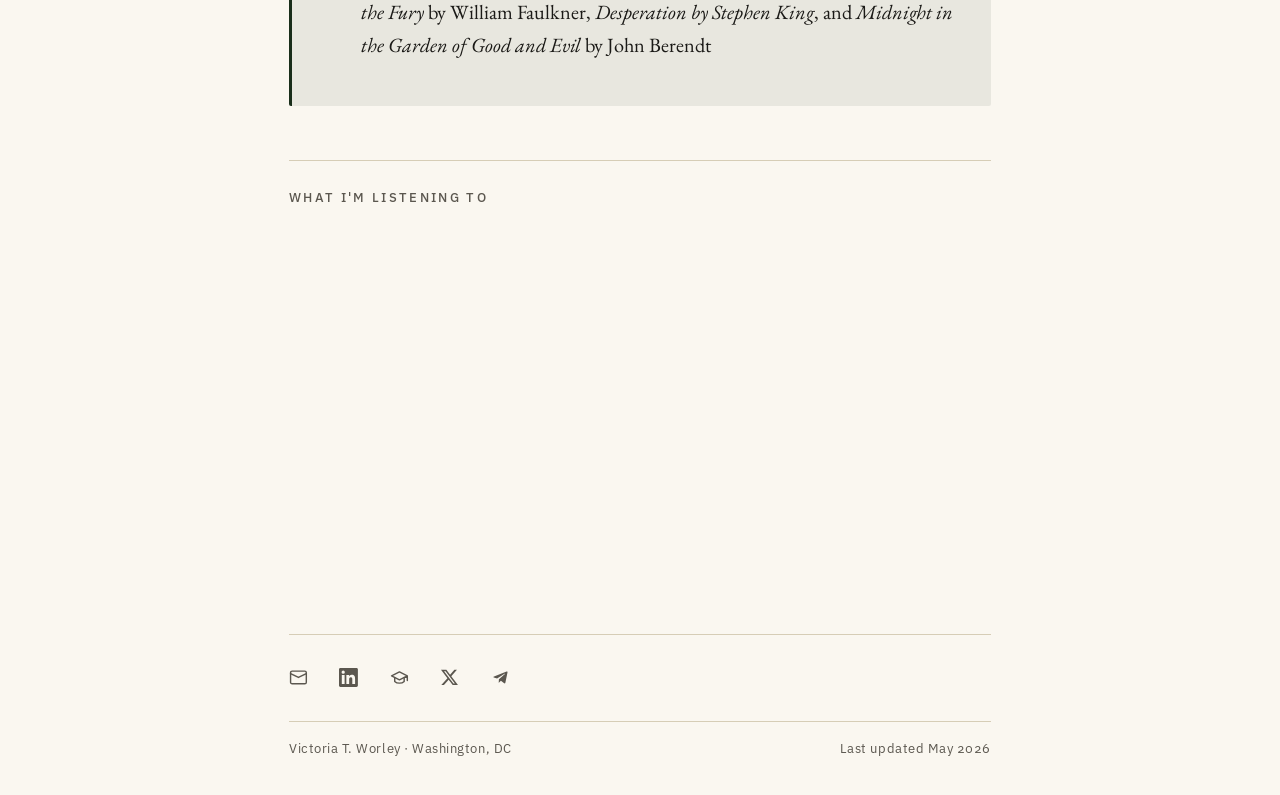
==== commit 340c916e: "Update navigation links to include CV and Contact" ====
--- a/about.html
+++ b/about.html
@@ -59,7 +59,12 @@
               <li><a href="cv.html#cv-awards">Awards</a></li>
             </ul>
           </li>
-          <li><a href="contact.html">Contact</a></li>
+          </li>
+           <li><a href="contact.html">CV and Contact</a></li>
+			 <ul class="submenu">
+              <li><a href="cv.html#cv-education">CV</a></li>
+              <li><a href="cv.html#cv-research">Contact</a></li>
+            </ul>
         </ul>
       </nav>
     </header>
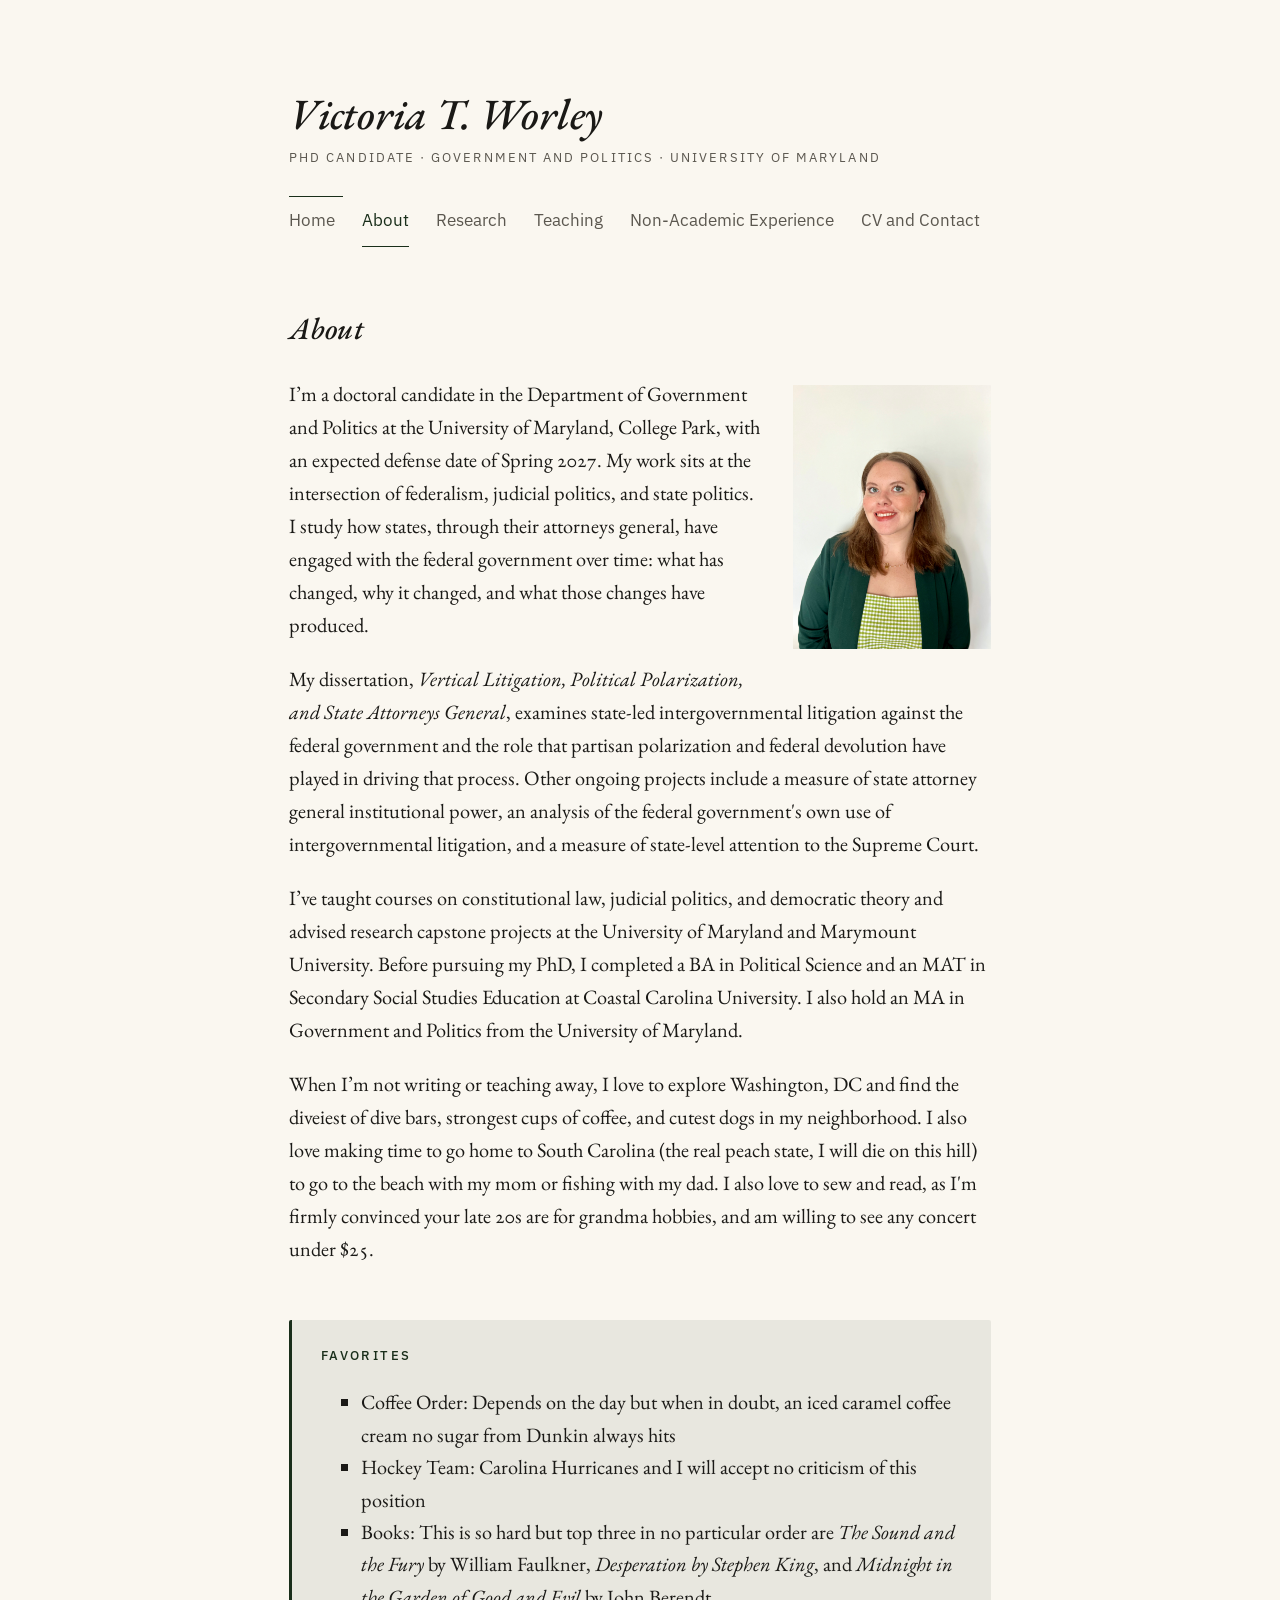
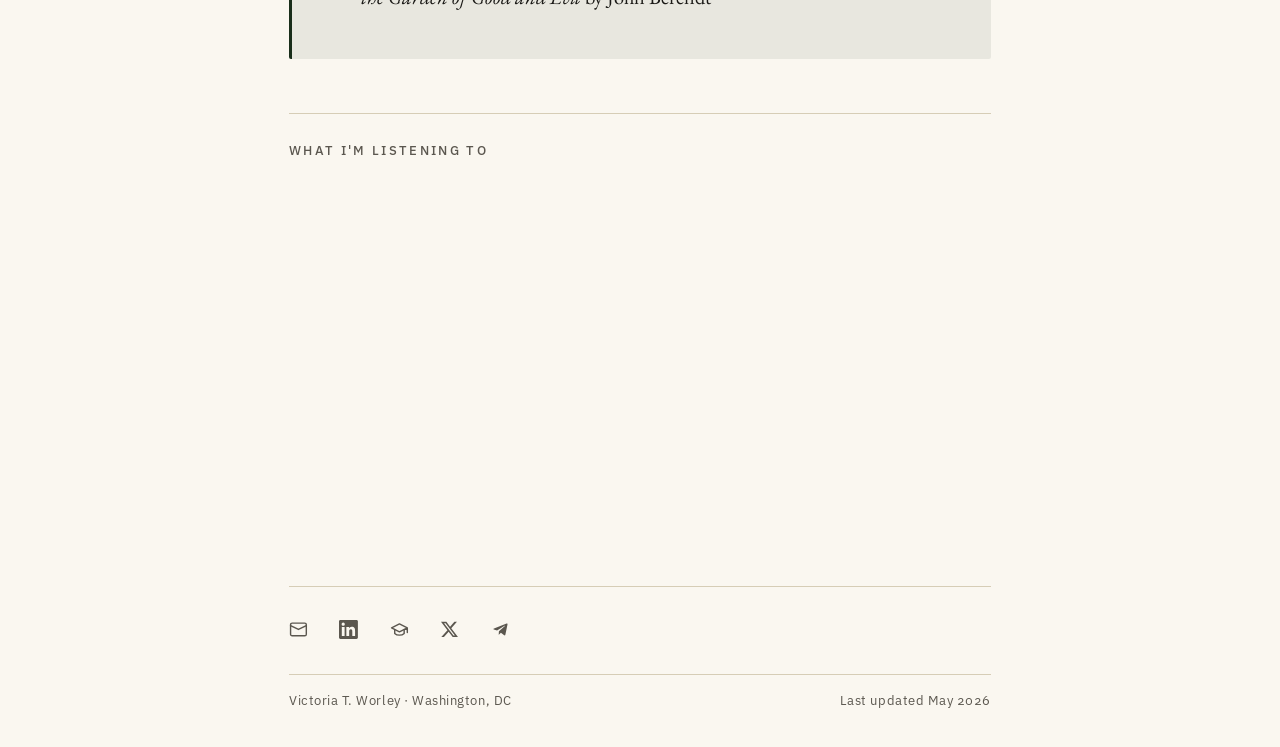
==== commit 3dd4efc7: "Fix HTML structure and update link references" ====
--- a/about.html
+++ b/about.html
@@ -14,19 +14,19 @@
 <body>
   <div class="page">
 
-    <header class="masthead">
+ 	  <header class="masthead">
       <p class="name"><a href="home.html">Victoria T. Worley</a></p>
       <p class="subtitle">PhD Candidate &middot; Government and Politics &middot; University of Maryland</p>
       <hr class="rule" aria-hidden="true" />
       <nav class="primary" aria-label="Primary">
         <ul>
-          <li><a href="home.html">Home</a></li>
+          <li><a href="home.html" >Home</a></li>
           <li class="has-menu">
             <a href="about.html" aria-current="page">About</a>
             <ul class="submenu">
               <li><a href="about.html#bio">Bio</a></li>
-              <li><a href="about.html#elsewhere">Favorites</a></li>
-			  <li><a href="about.html#elsewhere">What I'm Listening To</a></li>
+              <li><a href="about.html#favorites">Favorites</a></li>
+			  <li><a href="about.html#music">What I'm Listening To</a></li>
             </ul>
           </li>
           <li class="has-menu">
@@ -42,32 +42,23 @@
           <li class="has-menu">
             <a href="teaching.html">Teaching</a>
             <ul class="submenu">
-              <li><a href="teaching.html#instructor">Courses Taught</a></li>
-              <li><a href="teaching.html#ta">Student Feedback</a></li>
+              <li><a href="teaching.html#courses">Courses Taught</a></li>
+              <li><a href="teaching.html#feedback">Student Feedback</a></li>
               <li><a href="teaching.html#prof-dev">Professional Development</a></li>
             </ul>
           </li>
           <li class="has-menu">
-            <a href="experience.html">Non-Academic Experience</a>
+            <a href="experience.html" >Non-Academic Experience</a>
           </li>
-          <li class="has-menu menu-right">
-            <a href="cv.html">CV</a>
-            <ul class="submenu">
-              <li><a href="cv.html#cv-education">Education</a></li>
-              <li><a href="cv.html#cv-research">Research</a></li>
-              <li><a href="cv.html#cv-teaching">Teaching</a></li>
-              <li><a href="cv.html#cv-awards">Awards</a></li>
-            </ul>
-          </li>
-          </li>
-           <li><a href="contact.html">CV and Contact</a></li>
+           <li><a href="contact.html">CV and Contact</a>
 			 <ul class="submenu">
-              <li><a href="cv.html#cv-education">CV</a></li>
-              <li><a href="cv.html#cv-research">Contact</a></li>
+              <li><a href="contact.html#contact-cv">CV</a></li>
+              <li><a href="contact.html#contact-info">Contact</a></li>
             </ul>
         </ul>
       </nav>
     </header>
+
 
     <main>
       <h1 class="page-title">About</h1>
